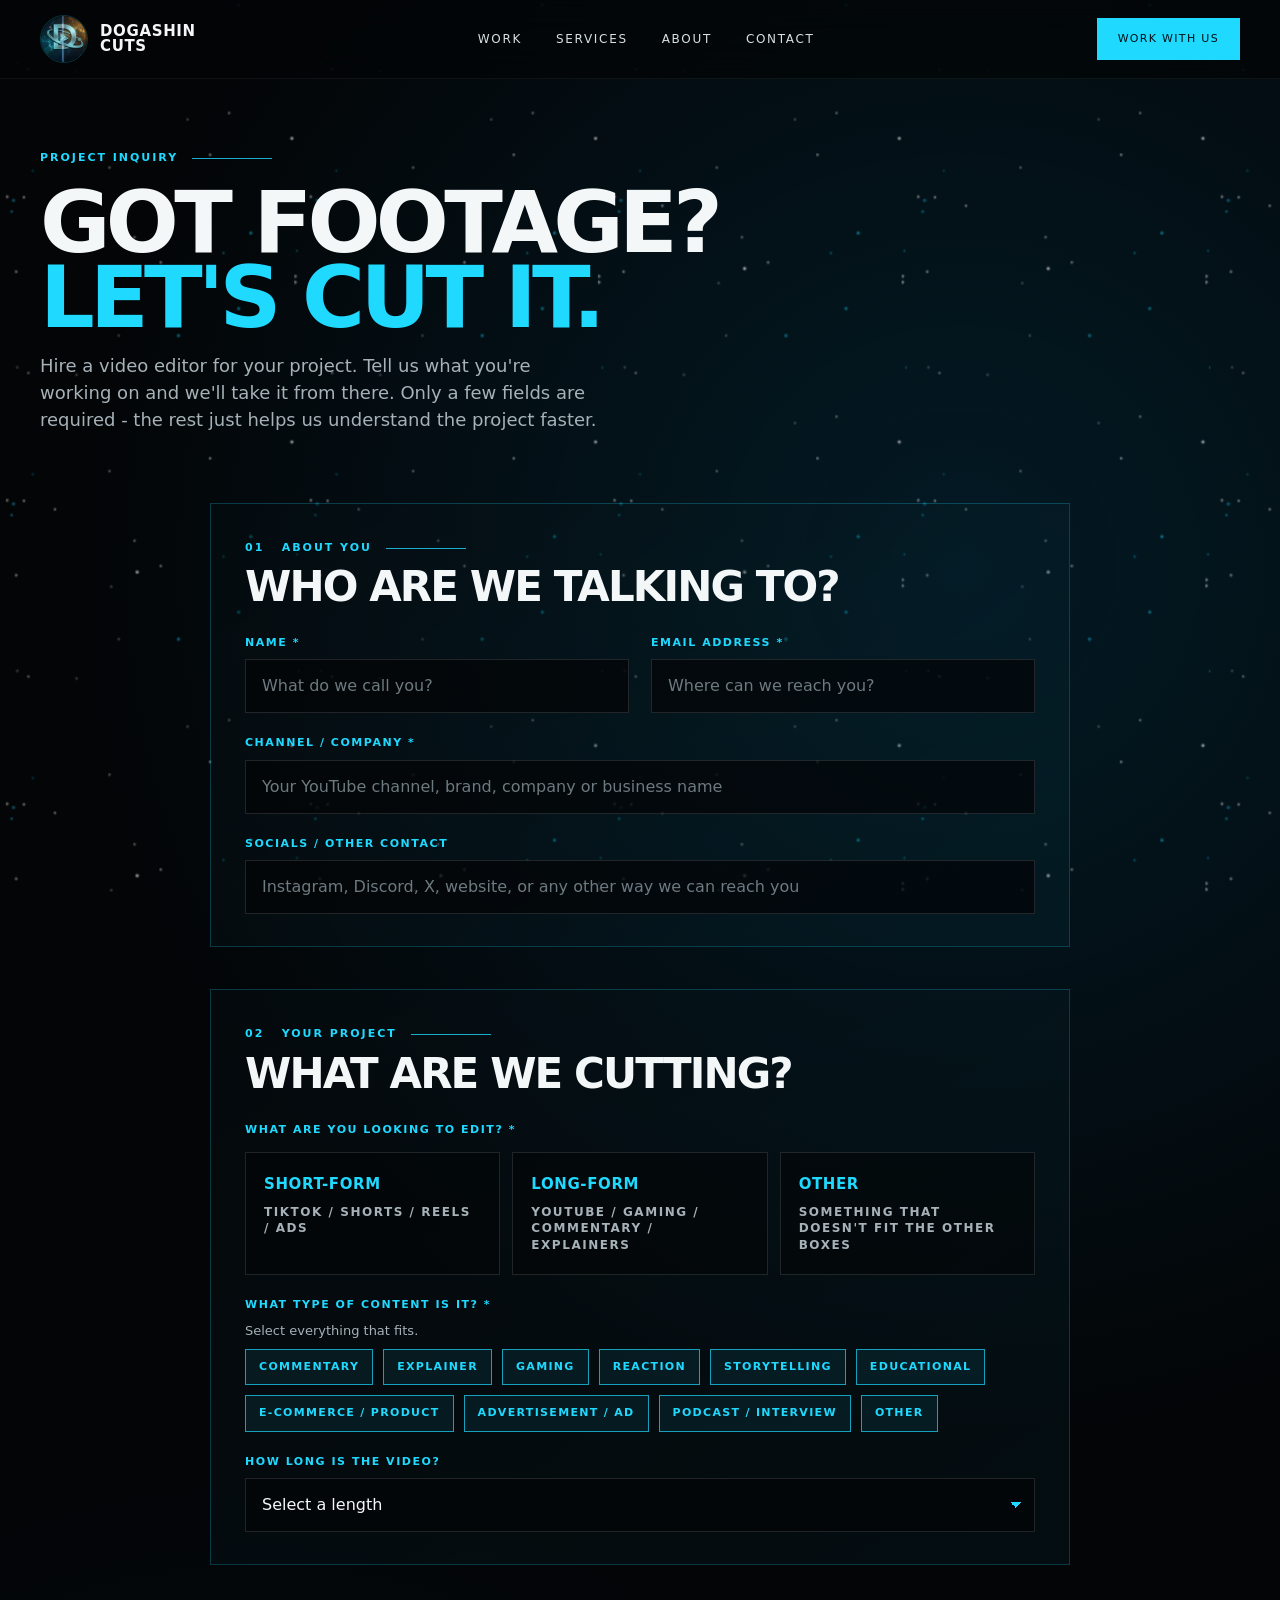
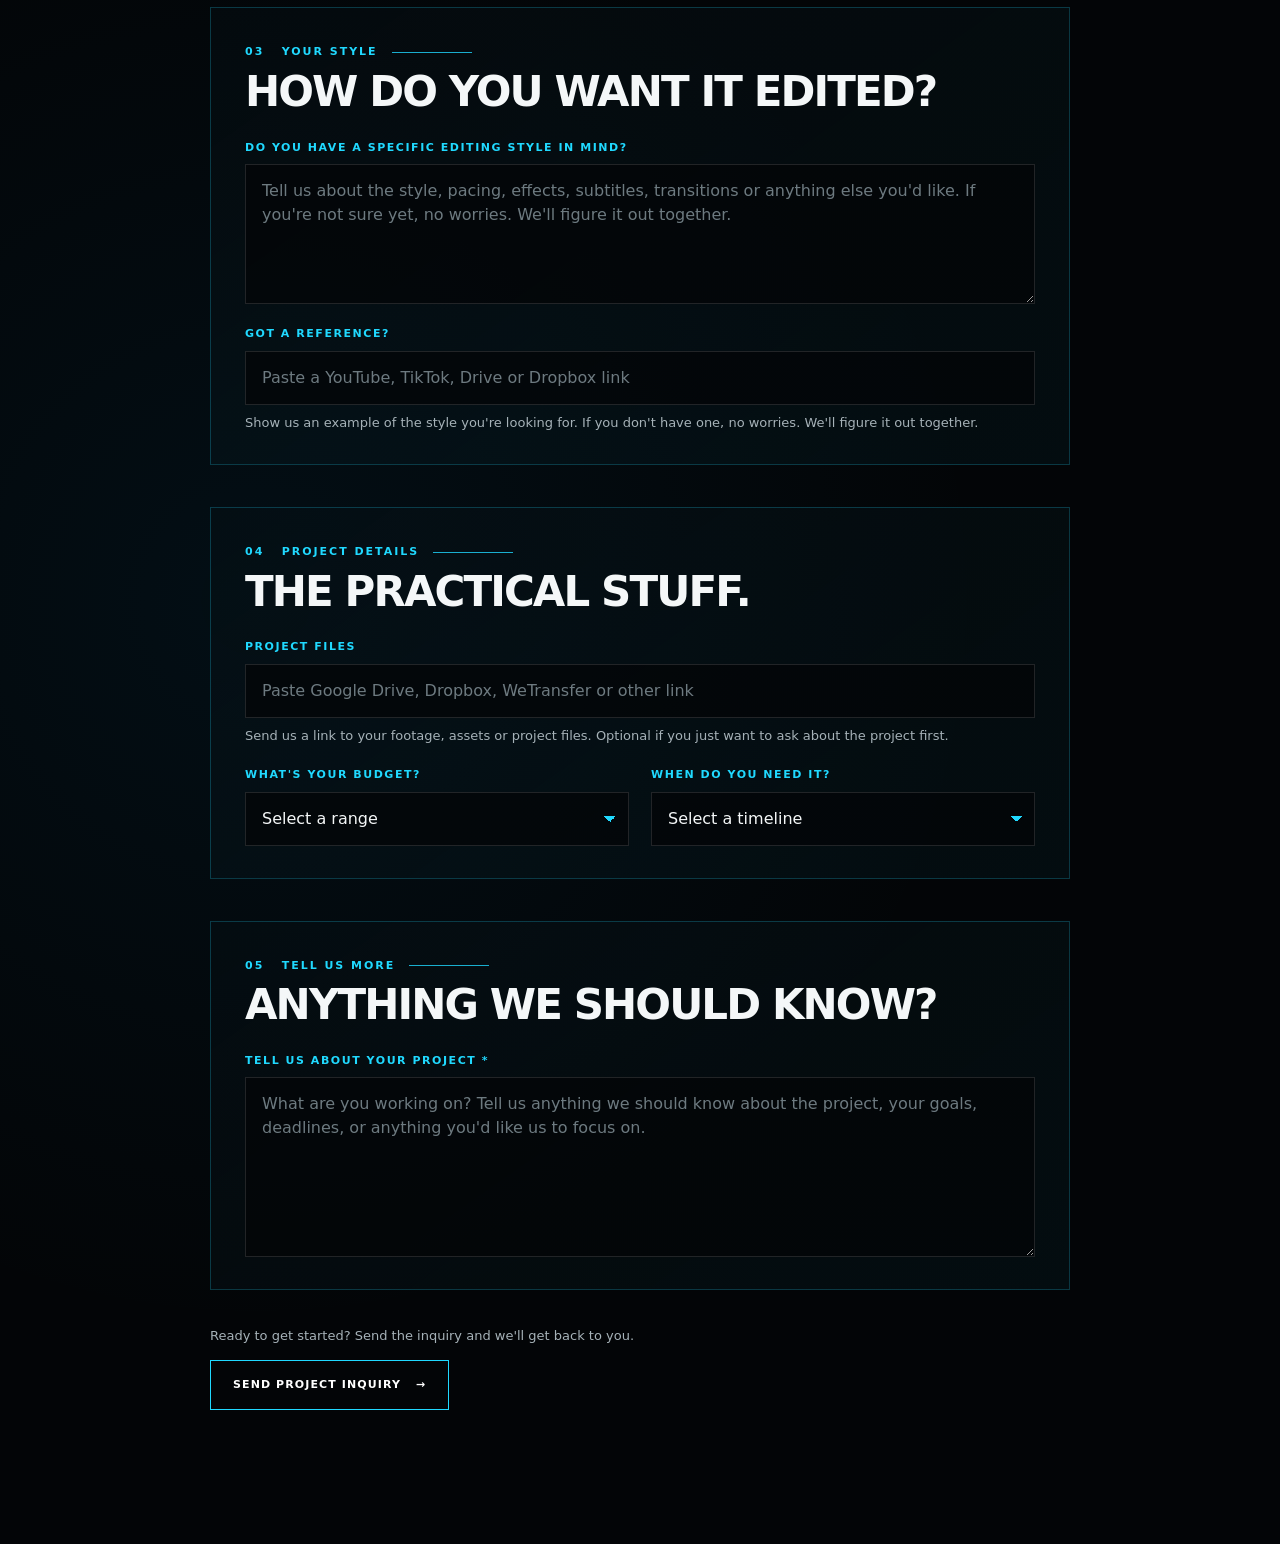
==== work.html @ 059fbf46 "Add files via upload" ====
<!DOCTYPE html>
<html lang="en">
<head>
  <meta charset="UTF-8" />
  <meta name="viewport" content="width=device-width, initial-scale=1.0" />
  <title>Hire a Video Editor | Work With Dogashin Cuts</title>
  <meta name="description" content="Hire a video editor at Dogashin Cuts. Start a project for short-form and long-form YouTube, E-Com, commentary, explainer and gaming." />
  <meta name="robots" content="index, follow" />
  <link rel="canonical" href="https://dogashincuts.com/work.html" />
  <meta property="og:type" content="website" />
  <meta property="og:site_name" content="Dogashin Cuts" />
  <meta property="og:locale" content="en_US" />
  <meta property="og:url" content="https://dogashincuts.com/work.html" />
  <meta property="og:title" content="Hire a Video Editor | Dogashin Cuts" />
  <meta property="og:description" content="Hire a video editor for your project. Short-form and long-form YouTube, TikTok, Reels, ads, commentary, explainer and gaming." />
  <meta property="og:image" content="https://dogashincuts.com/assets/thumbs/showreel.jpg" />
  <meta property="og:image:type" content="image/jpeg" />
  <meta property="og:image:width" content="1280" />
  <meta property="og:image:height" content="720" />
  <meta property="og:image:alt" content="Dogashin Cuts showreel thumbnail" />
  <meta name="twitter:card" content="summary_large_image" />
  <meta name="twitter:site" content="@DogashinCuts" />
  <meta name="twitter:title" content="Hire a Video Editor | Dogashin Cuts" />
  <meta name="twitter:description" content="Hire a video editor for YouTube, ads, commentary, explainer and gaming." />
  <meta name="twitter:image" content="https://dogashincuts.com/assets/thumbs/showreel.jpg" />
  <link rel="icon" type="image/png" sizes="32x32" href="assets/favicon/favicon-32.png" />
  <link rel="icon" type="image/png" sizes="48x48" href="assets/favicon/favicon-48.png" />
  <link rel="apple-touch-icon" href="assets/favicon/apple-touch-icon.png" />
  <link rel="stylesheet" href="styles.css" />
  <script type="application/ld+json">
  {
    "@context": "https://schema.org",
    "@type": "ContactPage",
    "@id": "https://dogashincuts.com/work.html#webpage",
    "url": "https://dogashincuts.com/work.html",
    "name": "Hire a Video Editor | Work With Dogashin Cuts",
    "description": "Hire a video editor at Dogashin Cuts. Start a project for short-form and long-form YouTube, E-Com, commentary, explainer and gaming.",
    "isPartOf": { "@id": "https://dogashincuts.com/#website" },
    "about": [
      { "@id": "https://dogashincuts.com/#studio" },
      { "@id": "https://dogashincuts.com/#editor" }
    ],
    "mainEntity": { "@id": "https://dogashincuts.com/#hire" },
    "primaryImageOfPage": "https://dogashincuts.com/assets/thumbs/showreel.jpg"
  }
  </script>
  <script>document.documentElement.classList.add('js'); setTimeout(function () { if (document.body) document.body.classList.add('is-entered'); }, 1200);</script>
</head>

<body class="inquiry-page">
  <div class="starfield" aria-hidden="true"></div>
  <header>
    <div class="container nav">
      <a class="brand" href="index.html">
        <img src="assets/dogashin-cuts-logo.jpg" alt="Dogashin Cuts" />
        <span>DOGASHIN<br>CUTS</span>
      </a>

      <nav id="site-nav">
        <a href="index.html#work">Work</a>
        <a href="index.html#services">Services</a>
        <a href="index.html#why">About</a>
        <a href="index.html#contact">Contact</a>
      </nav>

      <div class="nav-actions">
        <a class="nav-cta is-current" href="work.html">Work With Us</a>
        <button class="nav-toggle" type="button" aria-label="Open menu" aria-controls="site-nav" aria-expanded="false">
          <span></span>
          <span></span>
        </button>
      </div>
    </div>
  </header>

  <main>
    <section class="inquiry-hero">
      <div class="container">
        <div class="eyebrow">Project Inquiry</div>
        <h1>Got Footage?<br><span>Let's Cut It.</span></h1>
        <p>Hire a video editor for your project. Tell us what you're working on and we'll take it from there. Only a few fields are required - the rest just helps us understand the project faster.</p>
      </div>
    </section>

    <section>
      <div class="container">
        <form class="inquiry-form" id="inquiry-form" novalidate>
          <input class="honey" type="text" name="_honey" tabindex="-1" autocomplete="off">

          <div class="form-block">
            <div class="eyebrow">01 &nbsp; About You</div>
            <h2>Who are we talking to?</h2>
            <div class="form-grid">
              <div class="field">
                <label for="full-name">Name <span class="req">*</span></label>
                <input id="full-name" name="full_name" type="text" autocomplete="name" required placeholder="What do we call you?">
              </div>
              <div class="field">
                <label for="email">Email Address <span class="req">*</span></label>
                <input id="email" name="email" type="email" autocomplete="email" required placeholder="Where can we reach you?">
              </div>
              <div class="field full">
                <label for="channel">Channel / Company <span class="req">*</span></label>
                <input id="channel" name="channel_company" type="text" required placeholder="Your YouTube channel, brand, company or business name">
              </div>
              <div class="field full">
                <label for="socials">Socials / Other Contact</label>
                <input id="socials" name="socials" type="text" placeholder="Instagram, Discord, X, website, or any other way we can reach you">
              </div>
            </div>
          </div>

          <div class="form-block">
            <div class="eyebrow">02 &nbsp; Your Project</div>
            <h2>What are we cutting?</h2>
            <div class="form-grid">
              <div class="field full">
                <p class="choice-legend">What are you looking to edit? <span class="req">*</span></p>
                <div class="choice-grid">
                  <label class="choice-card">
                    <input type="radio" name="edit_format" value="Short-form" required>
                    <strong>Short-Form</strong>
                    <span>TikTok / Shorts / Reels / Ads</span>
                  </label>
                  <label class="choice-card">
                    <input type="radio" name="edit_format" value="Long-form">
                    <strong>Long-Form</strong>
                    <span>YouTube / Gaming / Commentary / Explainers</span>
                  </label>
                  <label class="choice-card">
                    <input type="radio" name="edit_format" value="Other">
                    <strong>Other</strong>
                    <span>Something that doesn't fit the other boxes</span>
                  </label>
                </div>
                <p class="form-error" id="error-format">Pick short-form, long-form, or other.</p>
              </div>

              <div class="field full">
                <p class="choice-legend">What type of content is it? <span class="req">*</span></p>
                <p class="field-note">Select everything that fits.</p>
                <div class="chip-grid" id="content-types">
                  <label class="chip"><input type="checkbox" name="content_type" value="Commentary"><span>Commentary</span></label>
                  <label class="chip"><input type="checkbox" name="content_type" value="Explainer"><span>Explainer</span></label>
                  <label class="chip"><input type="checkbox" name="content_type" value="Gaming"><span>Gaming</span></label>
                  <label class="chip"><input type="checkbox" name="content_type" value="Reaction"><span>Reaction</span></label>
                  <label class="chip"><input type="checkbox" name="content_type" value="Storytelling"><span>Storytelling</span></label>
                  <label class="chip"><input type="checkbox" name="content_type" value="Educational"><span>Educational</span></label>
                  <label class="chip"><input type="checkbox" name="content_type" value="E-commerce / Product"><span>E-commerce / Product</span></label>
                  <label class="chip"><input type="checkbox" name="content_type" value="Advertisement / Ad"><span>Advertisement / Ad</span></label>
                  <label class="chip"><input type="checkbox" name="content_type" value="Podcast / Interview"><span>Podcast / Interview</span></label>
                  <label class="chip"><input type="checkbox" name="content_type" value="Other" id="content-other"><span>Other</span></label>
                </div>
                <p class="form-error" id="error-content">Pick at least one type of content.</p>
              </div>

              <div class="field full is-hidden" id="other-specify">
                <label for="content-specify">Please specify</label>
                <input id="content-specify" name="content_other" type="text" placeholder="Tell us what kind of content it is">
              </div>

              <div class="field full">
                <label for="video-length">How long is the video?</label>
                <select id="video-length" name="video_length">
                  <option value="">Select a length</option>
                  <option>Under 60 sec</option>
                  <option>1-5 min</option>
                  <option>5-10 min</option>
                  <option>10-20 min</option>
                  <option>20+ min</option>
                  <option>Not sure yet</option>
                </select>
              </div>
            </div>
          </div>

          <div class="form-block">
            <div class="eyebrow">03 &nbsp; Your Style</div>
            <h2>How do you want it edited?</h2>
            <div class="form-grid">
              <div class="field full">
                <label for="editing-style">Do you have a specific editing style in mind?</label>
                <textarea id="editing-style" name="editing_style" placeholder="Tell us about the style, pacing, effects, subtitles, transitions or anything else you'd like. If you're not sure yet, no worries. We'll figure it out together."></textarea>
              </div>
              <div class="field full">
                <label for="reference">Got a reference?</label>
                <input id="reference" name="reference_link" type="text" placeholder="Paste a YouTube, TikTok, Drive or Dropbox link">
                <p class="field-note">Show us an example of the style you're looking for. If you don't have one, no worries. We'll figure it out together.</p>
              </div>
            </div>
          </div>

          <div class="form-block">
            <div class="eyebrow">04 &nbsp; Project Details</div>
            <h2>The practical stuff.</h2>
            <div class="form-grid">
              <div class="field full">
                <label for="project-files">Project files</label>
                <input id="project-files" name="project_files" type="text" placeholder="Paste Google Drive, Dropbox, WeTransfer or other link">
                <p class="field-note">Send us a link to your footage, assets or project files. Optional if you just want to ask about the project first.</p>
              </div>
              <div class="field">
                <label for="budget">What's your budget?</label>
                <select id="budget" name="budget">
                  <option value="">Select a range</option>
                  <option>$50-$100</option>
                  <option>$100-$250</option>
                  <option>$250-$500</option>
                  <option>$500-$1,000</option>
                  <option>$1,000+</option>
                  <option>Let's discuss</option>
                </select>
              </div>
              <div class="field">
                <label for="deadline">When do you need it?</label>
                <select id="deadline" name="deadline">
                  <option value="">Select a timeline</option>
                  <option>Within a week</option>
                  <option>1-2 weeks</option>
                  <option>2-4 weeks</option>
                  <option>No specific deadline yet</option>
                </select>
              </div>
            </div>
          </div>

          <div class="form-block">
            <div class="eyebrow">05 &nbsp; Tell Us More</div>
            <h2>Anything we should know?</h2>
            <div class="form-grid">
              <div class="field full">
                <label for="project-details">Tell us about your project <span class="req">*</span></label>
                <textarea id="project-details" name="project_details" class="tall" required placeholder="What are you working on? Tell us anything we should know about the project, your goals, deadlines, or anything you'd like us to focus on."></textarea>
              </div>
            </div>
          </div>

          <div class="form-actions">
            <p class="field-note">Ready to get started? Send the inquiry and we'll get back to you.</p>
            <button class="btn" type="submit" id="submit-btn">Send Project Inquiry &nbsp; →</button>
            <p class="form-status" id="form-status"></p>
          </div>
        </form>

        <div class="form-success" id="form-success">
          <div class="eyebrow">Inquiry sent</div>
          <h2>We got it.</h2>
          <p>Thanks for reaching out. We'll look over the project and get back to you by email.</p>
          <a class="btn" href="index.html">Back to the studio &nbsp; →</a>
        </div>
      </div>
    </section>
  </main>

  <script>
    const form = document.getElementById('inquiry-form');
    const otherToggle = document.getElementById('content-other');
    const otherField = document.getElementById('other-specify');
    const otherInput = document.getElementById('content-specify');
    const submitBtn = document.getElementById('submit-btn');
    const statusEl = document.getElementById('form-status');
    const successEl = document.getElementById('form-success');
    const inquiryHero = document.querySelector('.inquiry-hero');

    function selectedTypes() {
      return [...form.querySelectorAll('input[name="content_type"]:checked')].map(input => input.value);
    }

    otherToggle.addEventListener('change', () => {
      const show = otherToggle.checked;
      otherField.classList.toggle('is-hidden', !show);
      if (!show) otherInput.value = '';
    });

    form.addEventListener('change', (event) => {
      if (event.target.name === 'edit_format') {
        form.querySelectorAll('.choice-card').forEach((card) => {
          card.classList.toggle('is-selected', card.querySelector('input').checked);
        });
      }
      if (event.target.name === 'content_type') {
        form.querySelectorAll('.chip').forEach((chip) => {
          chip.classList.toggle('is-selected', chip.querySelector('input').checked);
        });
      }
    });

    function showError(id, on) {
      document.getElementById(id).classList.toggle('show', on);
    }

    function validate() {
      const formatOk = !!form.querySelector('input[name="edit_format"]:checked');
      const types = selectedTypes();
      const contentOk = types.length > 0;
      const otherOk = !otherToggle.checked || otherInput.value.trim().length > 0;
      showError('error-format', !formatOk);
      showError('error-content', !contentOk);
      otherInput.required = otherToggle.checked;
      return form.checkValidity() && formatOk && contentOk && otherOk;
    }

    form.addEventListener('submit', async (event) => {
      event.preventDefault();
      statusEl.textContent = '';
      if (!validate()) {
        form.reportValidity();
        statusEl.textContent = "Fill in the required fields and we'll take it from there.";
        return;
      }

      const types = selectedTypes();
      const payload = {
        _subject: 'New project inquiry - Dogashin Cuts',
        _template: 'table',
        _captcha: 'false',
        full_name: form.full_name.value.trim(),
        email: form.email.value.trim(),
        channel_company: form.channel_company.value.trim(),
        socials: form.socials.value.trim(),
        edit_format: form.querySelector('input[name="edit_format"]:checked').value,
        content_type: types.join(', '),
        content_other: form.content_other.value.trim(),
        video_length: form.video_length.value,
        editing_style: form.editing_style.value.trim(),
        reference_link: form.reference_link.value.trim(),
        project_files: form.project_files.value.trim(),
        budget: form.budget.value,
        deadline: form.deadline.value,
        project_details: form.project_details.value.trim()
      };

      submitBtn.disabled = true;
      statusEl.textContent = 'Sending...';

      try {
        const response = await fetch('https://formsubmit.co/ajax/dogashincuts@gmail.com', {
          method: 'POST',
          headers: {
            'Content-Type': 'application/json',
            'Accept': 'application/json'
          },
          body: JSON.stringify(payload)
        });
        const result = await response.json();
        if (!response.ok || result.success === 'false') {
          throw new Error(result.message || 'Could not send inquiry');
        }
        const showSuccess = function () {
          if (inquiryHero) inquiryHero.classList.add('is-hidden');
          form.classList.add('is-hidden');
          successEl.classList.add('show');
          window.scrollTo(0, 0);
        };
        if (typeof window.playSiteCut === 'function') {
          window.playSiteCut(showSuccess);
        } else {
          showSuccess();
        }
      } catch (error) {
        statusEl.innerHTML = 'Something went wrong. Email us at <a href="https://mail.google.com/mail/?view=cm&fs=1&to=dogashincuts@gmail.com" target="_blank" rel="noopener noreferrer">dogashincuts@gmail.com</a> and we\'ll pick it up.';
        submitBtn.disabled = false;
        document.body.classList.remove('is-shaking');
        statusEl.classList.remove('is-fail');
        void document.body.offsetWidth;
        document.body.classList.add('is-shaking');
        statusEl.classList.add('is-fail');
        statusEl.scrollIntoView({ behavior: 'smooth', block: 'center' });
        document.body.addEventListener('animationend', function onShake(event) {
          if (event.animationName !== 'screen-shake') return;
          document.body.classList.remove('is-shaking');
          document.body.removeEventListener('animationend', onShake);
        });
      }
    });
  </script>
  <script src="stars.js"></script>
  <script src="anim.js"></script>
  <script src="cursor.js"></script>
</body>
</html>
---- styles.css ----
:root {
      --bg: #030507;
      --bg-soft: #071015;
      --panel: rgba(7, 16, 21, .72);
      --cyan: #20d9ff;
      --cyan-soft: #75eaff;
      --text: #f4f7f8;
      --muted: #a6b2b8;
      --line: rgba(32, 217, 255, .22);
      --max: 1200px;
    }

    * { box-sizing: border-box; margin: 0; padding: 0; }
    html { scroll-behavior: smooth; }
    body {
      background:
        radial-gradient(circle at 75% 18%, rgba(0, 178, 255, .12), transparent 32%),
        radial-gradient(circle at 20% 70%, rgba(0, 120, 180, .08), transparent 30%),
        var(--bg);
      color: var(--text);
      font-family: Inter, ui-sans-serif, system-ui, -apple-system, BlinkMacSystemFont, "Segoe UI", sans-serif;
      line-height: 1.5;
      overflow-x: hidden;
    }

    .starfield {
      position: fixed;
      inset: 0;
      overflow: hidden;
      pointer-events: none;
      z-index: 0;
    }
    .starfield canvas {
      display: block;
      width: 100%;
      height: 100%;
    }
    header, main, .site-foot { position: relative; z-index: 1; }

    a { color: inherit; text-decoration: none; }
    button { font: inherit; }
    .container { width: min(var(--max), calc(100% - 80px)); margin: 0 auto; }

    /* NAV */
    header {
      position: fixed;
      z-index: 20;
      top: 0;
      width: 100%;
      backdrop-filter: blur(18px);
      background: rgba(3,5,7,.68);
      border-bottom: 1px solid rgba(255,255,255,.05);
    }
    .nav {
      height: 78px;
      display: flex;
      align-items: center;
      justify-content: space-between;
      gap: 32px;
    }
    .brand { display: flex; align-items: center; gap: 12px; font-weight: 800; letter-spacing: .04em; }
    .brand img { width: 48px; height: 48px; object-fit: cover; border-radius: 50%; border: 1px solid var(--line); }
    .brand span { line-height: 1; font-size: 15px; }
    nav { display: flex; gap: 34px; }
    nav a { font-size: 12px; text-transform: uppercase; letter-spacing: .14em; color: #d7e0e4; transition: .25s; }
    nav a:hover { color: var(--cyan); }
    .nav-actions { display: flex; align-items: center; gap: 12px; }
    .nav-toggle {
      display: none;
      width: 42px;
      height: 42px;
      padding: 0;
      border: 1px solid var(--line);
      background: transparent;
      color: var(--text);
      align-items: center;
      justify-content: center;
      flex-direction: column;
      gap: 6px;
    }
    .nav-toggle span {
      display: block;
      width: 16px;
      height: 1.5px;
      background: var(--cyan);
      transition: transform .25s ease, opacity .2s ease;
    }
    header.is-nav-open .nav-toggle span:first-child { transform: translateY(3.75px) rotate(45deg); }
    header.is-nav-open .nav-toggle span:last-child { transform: translateY(-3.75px) rotate(-45deg); }
    .nav-cta {
      border: 1px solid var(--cyan);
      padding: 12px 20px;
      font-size: 11px;
      text-transform: uppercase;
      letter-spacing: .12em;
      transition: .25s;
    }
    .nav-cta:hover { background: var(--cyan); color: #001016; box-shadow: 0 0 28px rgba(32,217,255,.3); }

    /* COMMON */
    section { padding: 110px 0; position: relative; }
    .eyebrow {
      display: flex; align-items: center; gap: 14px;
      color: var(--cyan);
      font-size: 11px; font-weight: 800; letter-spacing: .18em; text-transform: uppercase;
    }
    .eyebrow::after { content:""; width: 80px; height: 1px; background: var(--cyan); opacity: .8; }
    h2 {
      margin-top: 18px;
      font-size: clamp(42px, 5vw, 76px);
      line-height: .92;
      letter-spacing: -.045em;
      text-transform: uppercase;
    }
    .muted { color: var(--muted); }

    /* HERO */
    .hero { min-height: 820px; padding-top: 155px; display: flex; align-items: center; position: relative; }
    .hero-grid { display: grid; grid-template-columns: 1fr 1.18fr; align-items: center; gap: 36px; }
    .hero h1 {
      margin: 24px 0;
      font-size: clamp(62px, 7vw, 104px);
      line-height: .84;
      letter-spacing: -.065em;
      text-transform: uppercase;
    }
    .hero h1 span { color: var(--cyan); }
    .hero-copy { max-width: 580px; margin: 0; font-size: 18px; color: var(--muted); }
    .hero-tags { display:flex; flex-wrap:wrap; justify-content:flex-start; gap:8px; margin: 24px 0; }
    .hero-tag {
      display:inline-flex;
      align-items:center;
      padding:6px 11px;
      border:1px solid rgba(32,217,255,.7);
      color:var(--cyan);
      background:rgba(32,217,255,.1);
      font-size:11px;
      font-weight:800;
      letter-spacing:.12em;
      text-transform:uppercase;
    }
    .actions { display: flex; gap: 28px; align-items: center; margin-top: 0; }
    .btn {
      display: inline-flex; align-items: center; gap: 12px;
      padding: 16px 22px;
      border: 1px solid var(--cyan);
      background: transparent;
      color: white;
      text-transform: uppercase;
      letter-spacing: .1em;
      font-size: 11px;
      font-weight: 800;
      transition: .25s;
    }
    .btn:hover { background: var(--cyan); color: #001016; box-shadow: 0 0 34px rgba(32,217,255,.28); transform: translateY(-2px); }
    .text-link { font-size: 11px; text-transform: uppercase; letter-spacing: .12em; color: #dce5e8; }
    .text-link:hover { color: var(--cyan); }
    .trust-row { display: flex; gap: 28px; margin-top: 58px; flex-wrap: wrap; }
    .trust-item { display: flex; align-items: center; gap: 8px; color: #aab7bc; font-size: 10px; text-transform: uppercase; letter-spacing: .09em; }
    .dot { width: 7px; height: 7px; border-radius: 50%; background: var(--cyan); box-shadow: 0 0 12px var(--cyan); }

    .hero-visual {
      min-height: 620px;
      position: relative;
      border: 1px solid var(--line);
      background:
        linear-gradient(145deg, rgba(32,217,255,.12), transparent 38%),
        radial-gradient(circle at 50% 50%, rgba(32,217,255,.18), transparent 35%),
        #05090c;
      overflow: hidden;
      box-shadow: 0 0 70px rgba(0, 180, 255, .08);
    }
    .hero-visual::before {
      content: "";
      position: absolute;
      z-index: 1;
      width: 2px; height: 130%;
      top: -15%; left: 50%;
      background: linear-gradient(transparent, white, var(--cyan), transparent);
      box-shadow: 0 0 25px var(--cyan);
      transform: rotate(7deg) scaleY(1);
      transform-origin: 50% 42%;
    }
    .hero-visual::after {
      content: "";
      position: absolute;
      inset: 0;
      background: repeating-linear-gradient(0deg, transparent 0 38px, rgba(32,217,255,.045) 39px 40px);
    }
    .logo-orb {
      position: absolute; z-index: 2;
      width: 300px; height: 300px;
      left: 50%; top: 48%;
      transform: translate(-50%,-50%);
      border-radius: 50%;
      display: grid; place-items: center;
      background: radial-gradient(circle, rgba(32,217,255,.2), rgba(32,217,255,.02) 58%, transparent 70%);
      filter: drop-shadow(0 0 28px rgba(32,217,255,.6));
    }
    .logo-orb img { width: 258px; height: 258px; object-fit: cover; border-radius: 50%; mix-blend-mode: screen; opacity: .96; }
    .screen {
      position: absolute; z-index: 1;
      overflow: hidden;
      pointer-events: none;
      border: 1px solid rgba(32,217,255,.4);
      background: rgba(0,0,0,.48);
      box-shadow:
        0 0 12px rgba(32,217,255,.28),
        0 0 28px rgba(32,217,255,.14);
    }
    .screen.one { width: 42%; height: 27%; left: 5%; top: 10%; transform: rotate(-5deg); }
    .screen.two { width: 39%; height: 25%; right: 5%; top: 14%; transform: rotate(5deg); }
    .screen.three { width: 45%; height: 27%; left: 4%; bottom: 9%; transform: rotate(4deg); }
    .screen.four { width: 40%; height: 23%; right: 6%; bottom: 13%; transform: rotate(-4deg); }
    .screen video {
      width: 100%;
      height: 100%;
      object-fit: cover;
      display: block;
      pointer-events: none;
    }

    /* SHOWREEL */
    .split { display: grid; grid-template-columns: .52fr 1.48fr; gap: 40px; align-items: center; border-top: 1px solid rgba(255,255,255,.08); }
    .video-frame {
      aspect-ratio: 16 / 9;
      border: 1px solid var(--line);
      background:
        radial-gradient(circle at 50% 40%, rgba(32,217,255,.18), transparent 34%),
        linear-gradient(145deg, #101b22, #020507);
      position: relative;
      overflow: hidden;
      display: grid; place-items: center;
    }
    .video-frame::before { content:""; position:absolute; width:100%; height:1px; background:var(--cyan); top:50%; box-shadow:0 0 25px var(--cyan); opacity:.45; }
    .showreel-poster { position:absolute; inset:0; width:100%; height:100%; object-fit:cover; display:block; }
    .showreel-overlay {
      position:absolute; inset:0; z-index:2;
      display:grid; place-items:center;
      border:0; padding:0; width:100%; height:100%;
      background:rgba(0,0,0,.32);
      cursor:pointer;
    }
    .play {
      width: 80px; height: 80px; border-radius: 50%;
      border: 1px solid var(--cyan); display: grid; place-items: center;
      color: var(--cyan); font-size: 22px; padding-left: 4px;
      background: rgba(0,0,0,.35);
      box-shadow: 0 0 35px rgba(32,217,255,.22);
    }
    .video-frame iframe {
      position:absolute; inset:0; width:100%; height:100%;
      border:0; display:none; z-index:3; background:#000;
    }
    .video-frame.is-playing { cursor:default; }
    .video-frame.is-playing::before,
    .video-frame.is-playing .showreel-overlay,
    .video-frame.is-playing .showreel-poster { display:none; }
    .video-frame.is-playing iframe { display:block; }
    .section-copy { max-width: 450px; }
    .section-copy p { margin-top: 24px; color: var(--muted); }
    .section-copy .btn { margin-top: 28px; }

    /* SERVICES */
    .services { border-top: 1px solid rgba(255,255,255,.08); }
    .service-grid { display:grid; grid-template-columns:1fr 1fr; gap:20px; margin-top:28px; }
    .service-card {
      min-height: 360px;
      padding: 34px 34px 92px;
      display:flex;
      flex-direction:column;
      border: 1px solid var(--line);
      background: linear-gradient(145deg, rgba(32,217,255,.06), rgba(255,255,255,.015));
      position:relative; overflow:hidden; transition:.3s;
    }
    .service-card:hover { transform:translateY(-4px); border-color:rgba(32,217,255,.55); box-shadow:0 18px 50px rgba(0,0,0,.35); }
    .service-card::after { content:""; position:absolute; width:260px; height:260px; right:-100px; bottom:-120px; border-radius:50%; background:rgba(32,217,255,.1); filter:blur(20px); }
    .icon { width:42px; height:42px; display:grid; place-items:center; border:1px solid var(--cyan); color:var(--cyan); font-size:20px; }
    .service-card h3 { margin-top:26px; font-size:34px; text-transform:uppercase; letter-spacing:-.04em; }
    .tags { margin-top:7px; color:var(--cyan); font-size:10px; letter-spacing:.1em; text-transform:uppercase; font-weight:800; }
    .service-card p { max-width:410px; margin-top:auto; margin-bottom:auto; padding:18px 0; color:var(--muted); }
    .service-link {
      position:absolute;
      left:34px;
      bottom:30px;
      z-index:2;
      display:inline-flex;
      align-items:center;
      padding:12px 18px;
      border:1px solid var(--cyan);
      color:var(--cyan);
      text-transform:uppercase;
      font-size:11px;
      letter-spacing:.1em;
      font-weight:800;
      background:rgba(32,217,255,.1);
      box-shadow:0 0 18px rgba(32,217,255,.22);
      transition:.25s;
    }
    .service-link:hover {
      background:var(--cyan);
      color:#001016;
      box-shadow:0 0 28px rgba(32,217,255,.38);
    }

    /* WORK */
    .work { border-top:1px solid rgba(255,255,255,.08); }
    .work-head { display:flex; align-items:end; justify-content:space-between; gap:30px; }
    .filters { display:flex; flex-wrap:wrap; gap:10px 28px; margin-top:35px; border-bottom:1px solid rgba(255,255,255,.08); padding-bottom:6px; }
    .filter {
      border:0;
      background:none;
      color:#9aa7ad;
      text-transform:uppercase;
      letter-spacing:.1em;
      font-size:13px;
      font-weight:700;
      cursor:pointer;
      padding:8px 0 12px;
      border-bottom:2px solid transparent;
    }
    .filter.active, .filter:hover { color:var(--cyan); }
    .filter.active { border-bottom-color:var(--cyan); }
    .portfolio-grid {
      display:grid;
      grid-template-columns:repeat(3, 1fr);
      align-items:stretch;
      gap:22px;
      margin-top:28px;
    }
    .work-card {
      display:flex;
      flex-direction:column;
      height:100%;
      border:1px solid rgba(255,255,255,.1);
      background:#060a0d;
      transition: transform .25s ease, border-color .25s ease, box-shadow .25s ease;
    }
    .work-card[data-format="short-form"] {
      width:86%;
      justify-self:center;
    }
    .work-card:hover {
      transform: translateY(-6px);
      border-color: rgba(32,217,255,.7);
      box-shadow:
        0 0 0 1px rgba(32,217,255,.28),
        0 10px 28px rgba(0,0,0,.45),
        0 0 34px rgba(32,217,255,.28),
        0 0 64px rgba(32,217,255,.12);
    }
    .work-card.is-hidden { display:none; }
    .thumb {
      aspect-ratio: 16/9;
      position:relative;
      width:100%;
      padding:0;
      border:0;
      display:block;
      cursor:pointer;
      overflow:hidden;
      background:#10181d;
      flex:0 0 auto;
    }
    .work-card[data-format="short-form"] .thumb { aspect-ratio: 9/16; }
    .thumb img { width:100%; height:100%; object-fit:cover; display:block; transition: filter .25s ease, transform .35s ease; }
    .work-card:hover .thumb img { filter: brightness(1.12); transform: scale(1.03); }
    .thumb .play-mini {
      position:absolute; left:50%; top:50%; transform:translate(-50%,-50%);
      width:48px; height:48px; border:1px solid var(--cyan); border-radius:50%;
      display:grid; place-items:center; color:var(--cyan); background:rgba(3,5,7,.45);
      pointer-events:none; transition:.25s;
    }
    .work-card:hover .play-mini { background:var(--cyan); color:#001016; box-shadow:0 0 24px rgba(32,217,255,.45); }
    .work-info {
      flex:1;
      display:flex;
      flex-direction:column;
      padding:18px 16px 16px;
    }
    .work-info h4 {
      font-size:14px;
      line-height:1.35;
      text-transform:uppercase;
      letter-spacing:.03em;
    }
    .work-meta {
      display:flex;
      align-items:center;
      gap:10px;
      margin-top:10px;
      flex-wrap:wrap;
    }
    .work-format,
    .work-tag {
      display:inline-flex;
      align-items:center;
      padding:6px 11px;
      font-size:11px;
      font-weight:800;
      line-height:1;
      letter-spacing:.12em;
      text-transform:uppercase;
    }
    .work-format { color:#001016; background:var(--cyan); }
    .work-tag {
      color:var(--cyan);
      border:1px solid rgba(32,217,255,.7);
      background:rgba(32,217,255,.1);
    }
    .work-empty { display:none; margin-top:36px; color:var(--muted); text-align:center; }
    .work-empty.show { display:block; }

    .video-modal {
      position:fixed; inset:0; z-index:80;
      display:none; place-items:center;
      padding:28px;
      background:rgba(0,0,0,.82);
      backdrop-filter:blur(10px);
    }
    .video-modal.open { display:grid; }
    .video-modal-close {
      position:absolute; top:18px; right:24px;
      border:1px solid var(--line); background:transparent; color:var(--text);
      width:44px; height:44px; cursor:pointer; font-size:22px;
    }
    .video-modal-close:hover { color:#001016; background:var(--cyan); }
    .video-modal-frame {
      width: min(1280px, 88vw);
      aspect-ratio: 16/9;
      background: #000;
      border: 1px solid rgba(32,217,255,.35);
      overflow: hidden;
      box-shadow:
        0 0 0 1px rgba(32,217,255,.14),
        0 0 22px rgba(32,217,255,.22),
        0 0 48px rgba(32,217,255,.1);
    }
    .video-modal.is-short .video-modal-frame {
      width: auto;
      height: min(90vh, 880px);
      aspect-ratio: 9/16;
      max-width: calc(100% - 24px);
    }
    .video-modal-frame iframe {
      width: 100%;
      height: 100%;
      border: 0;
      display: block;
      background: #000;
    }

    /* WHY */
    .why-grid { display:grid; grid-template-columns:1fr 1fr 1fr; gap:22px; margin-top:50px; }
    .why-card { padding:42px 36px; border-top:1px solid var(--cyan); background:linear-gradient(180deg, rgba(32,217,255,.05), transparent); }
    .why-card h3 { font-size:24px; line-height:1.15; text-transform:uppercase; letter-spacing:.02em; }
    .why-card p { margin-top:18px; color:#c5d0d5; font-size:17px; line-height:1.6; }

    /* PROCESS */
    .process { border-top:1px solid rgba(255,255,255,.08); }
    .steps { display:grid; grid-template-columns:repeat(4,1fr); margin-top:55px; }
    .step { padding:38px 32px; border-left:1px solid rgba(117,234,255,.62); }
    .step-num { color:var(--cyan); font-size:15px; font-weight:800; letter-spacing:.15em; }
    .step h3 { margin-top:18px; font-size:22px; line-height:1.15; text-transform:uppercase; }
    .step p { margin-top:16px; color:#c5d0d5; font-size:16px; line-height:1.6; }

    /* CTA */
    .cta { padding:150px 0; border-top:1px solid rgba(255,255,255,.08); }
    .cta .eyebrow { justify-content:center; }
    .cta-layout {
      display:grid;
      grid-template-columns:minmax(210px,auto) minmax(0,1fr) minmax(210px,auto);
      align-items:center;
      gap:28px 32px;
      margin-top:8px;
    }
    .cta-copy { text-align:center; }
    .cta h2 { font-size:clamp(42px,6.4vw,92px); }
    .cta h2 span { color:var(--cyan); }
    .cta p { max-width:520px; margin:22px auto 0; color:var(--muted); }
    .cta .btn { margin-top:32px; }
    .social-col { display:flex; flex-direction:column; gap:18px; }
    .social-item {
      display:flex;
      align-items:center;
      gap:14px;
      color:#e8eef0;
      font-size:16px;
      font-weight:700;
      letter-spacing:.04em;
      line-height:1.2;
      white-space:nowrap;
      transition: color .25s, text-shadow .25s;
    }
    .social-col-right .social-item { justify-content:flex-end; }
    .social-item svg {
      width:32px;
      height:32px;
      flex:0 0 32px;
      fill:currentColor;
    }
    a.social-item:hover { color:var(--cyan); text-shadow:0 0 16px rgba(32,217,255,.35); }
    .social-item.is-static { cursor:default; color:#c5d0d5; }
    .site-foot {
      width: 100%;
      padding: 20px 0 36px;
      text-align: center;
    }
    .site-foot p {
      display: inline-block;
      margin: 0;
      font-size: 11px;
      letter-spacing: .08em;
      transform: translateX(-16px);
      color: #3f4c52;
    }

    @media (max-width: 900px) {
      .container { width:min(var(--max), calc(100% - 36px)); }
      .nav-toggle { display: flex; }
      nav {
        display: flex;
        flex-direction: column;
        gap: 0;
        position: fixed;
        top: 78px;
        left: 0;
        right: 0;
        z-index: 19;
        padding: 18px 18px 28px;
        background: rgba(3,5,7,.94);
        border-bottom: 1px solid var(--line);
        backdrop-filter: blur(18px);
        transform: translateY(-8px);
        opacity: 0;
        pointer-events: none;
        visibility: hidden;
        transition: opacity .22s ease, transform .22s ease, visibility .22s ease;
      }
      header.is-nav-open nav {
        opacity: 1;
        transform: none;
        pointer-events: auto;
        visibility: visible;
      }
      nav a {
        display: block;
        padding: 16px 8px;
        font-size: 14px;
        border-bottom: 1px solid rgba(255,255,255,.06);
      }
      body.nav-lock { overflow: hidden; }
      .hero { padding-top:125px; min-height:auto; }
      .hero-grid, .split { grid-template-columns:1fr; }
      .hero-visual { min-height:500px; }
      .service-grid { grid-template-columns:1fr; }
      .portfolio-grid { grid-template-columns:repeat(2,1fr); }
      .why-grid { grid-template-columns:1fr; }
      .steps { grid-template-columns:repeat(2,1fr); }
      .work-head { align-items:start; flex-direction:column; }
      .cta-layout { grid-template-columns:1fr 1fr; }
      .cta-copy { grid-column:1 / -1; order:-1; }
      .cta h2 { font-size:clamp(42px,10vw,72px); }
    }

    @media (max-width: 560px) {
      section { padding:80px 0; }
      .brand span { display:none; }
      .nav-cta { padding:10px 12px; }
      .hero h1 { font-size:58px; }
      .actions { flex-direction:column; align-items:flex-start; }
      .hero-visual { min-height:340px; }
      .logo-orb img { width:145px; height:145px; }
      .logo-orb { width:180px; height:180px; }
      .portfolio-grid { grid-template-columns:1fr; }
      .steps { grid-template-columns:1fr; }
      .social-item { font-size:14px; gap:10px; }
      .social-item svg { width:26px; height:26px; flex-basis:26px; }
    }

    /* INQUIRY PAGE */
    .inquiry-page { padding-top: 78px; }
    .inquiry-hero { padding: 72px 0 16px; }
    .inquiry-hero h1 { margin: 18px 0 16px; font-size: clamp(48px, 7vw, 86px); line-height: .88; letter-spacing: -.055em; text-transform: uppercase; }
    .inquiry-hero h1 span { color: var(--cyan); }
    .inquiry-hero p { max-width: 560px; color: var(--muted); font-size: 18px; }
    .inquiry-page .inquiry-hero + section { padding: 12px 0 80px; }
    .inquiry-form { max-width: 860px; margin: 0 auto; padding: 0 0 40px; }
    .form-block {
      margin-top: 42px;
      padding: 36px 34px 32px;
      border: 1px solid var(--line);
      background: linear-gradient(145deg, rgba(7, 16, 21, .38), rgba(32, 217, 255, .04));
    }
    .form-block h2 { margin-top: 12px; font-size: clamp(28px, 4vw, 42px); }
    .form-grid { display: grid; grid-template-columns: 1fr 1fr; gap: 22px; margin-top: 28px; }
    .field { display: flex; flex-direction: column; gap: 8px; }
    .field.full { grid-column: 1 / -1; }
    .field label, .choice-legend {
      color: var(--cyan);
      font-size: 11px;
      font-weight: 800;
      letter-spacing: .14em;
      text-transform: uppercase;
    }
    .req { color: var(--cyan); }
    .field-note { color: var(--muted); font-size: 13px; line-height: 1.5; }
    .field input, .field textarea, .field select {
      width: 100%;
      padding: 14px 16px;
      border: 1px solid rgba(255,255,255,.12);
      background: rgba(3,5,7,.72);
      color: var(--text);
      font: inherit;
      outline: none;
      transition: border-color .2s, box-shadow .2s;
    }
    .field textarea { min-height: 140px; resize: vertical; }
    .field textarea.tall { min-height: 180px; }
    .field select { appearance: none; background-image: linear-gradient(45deg, transparent 50%, var(--cyan) 50%), linear-gradient(135deg, var(--cyan) 50%, transparent 50%); background-position: calc(100% - 18px) 50%, calc(100% - 12px) 50%; background-size: 6px 6px, 6px 6px; background-repeat: no-repeat; padding-right: 36px; }
    .field input:focus, .field textarea:focus, .field select:focus {
      border-color: var(--cyan);
      box-shadow: 0 0 0 1px rgba(32,217,255,.25), 0 0 24px rgba(32,217,255,.12);
    }
    .field input::placeholder, .field textarea::placeholder { color: #6d7a80; }
    .choice-grid { display: grid; grid-template-columns: repeat(3, 1fr); gap: 12px; margin-top: 6px; }
    .choice-card {
      display: flex;
      flex-direction: column;
      gap: 8px;
      padding: 20px 18px;
      border: 1px solid rgba(255,255,255,.12);
      background: rgba(3,5,7,.55);
      cursor: pointer;
      transition: .2s;
    }
    .choice-card input { position: absolute; opacity: 0; pointer-events: none; }
    .choice-card strong { font-size: 15px; letter-spacing: .04em; text-transform: uppercase; }
    .choice-card span { color: var(--muted); font-size: 12px; line-height: 1.4; }
    .choice-card:hover, .choice-card:has(input:checked), .choice-card.is-selected {
      border-color: rgba(32,217,255,.7);
      background: rgba(32,217,255,.1);
      box-shadow: 0 0 24px rgba(32,217,255,.12);
    }
    .chip-grid { display: flex; flex-wrap: wrap; gap: 10px; }
    .chip {
      display: inline-flex;
      align-items: center;
      cursor: pointer;
    }
    .chip input { position: absolute; opacity: 0; pointer-events: none; }
    .chip span {
      display: inline-flex;
      padding: 9px 13px;
      border: 1px solid rgba(32,217,255,.7);
      color: var(--cyan);
      background: rgba(32,217,255,.08);
      font-size: 11px;
      font-weight: 800;
      letter-spacing: .12em;
      text-transform: uppercase;
      transition: .2s;
    }
    .chip:hover span, .chip:has(input:checked) span, .chip.is-selected span {
      background: var(--cyan);
      color: #001016;
      box-shadow: 0 0 18px rgba(32,217,255,.28);
    }
    .is-hidden { display: none; }
    .form-error { display: none; margin-top: 10px; color: #ff8b8b; font-size: 13px; }
    .form-error.show { display: block; }
    .form-actions { margin-top: 36px; display: flex; flex-direction: column; align-items: flex-start; gap: 14px; }
    .form-actions .btn {
      cursor: pointer;
      background: transparent;
      color: white;
    }
    .form-actions .btn:hover {
      background: var(--cyan);
      color: #001016;
      box-shadow: 0 0 34px rgba(32,217,255,.28);
      transform: translateY(-2px);
    }
    .form-actions .btn:disabled { opacity: .55; cursor: wait; transform: none; }
    .form-status { color: var(--muted); font-size: 14px; }
    .form-status a {
      color: #8fd3dd;
      text-decoration: underline;
      text-underline-offset: 3px;
    }
    .form-status a:hover { color: var(--cyan); }
    .inquiry-page.is-shaking {
      animation: screen-shake .45s ease;
    }
    .form-status.is-fail {
      animation: fail-glow 1.4s ease;
    }
    .form-status.is-fail a {
      animation: fail-glow-link 1.4s ease;
    }
    @keyframes screen-shake {
      0%, 100% { transform: translateX(0); }
      16% { transform: translateX(-8px); }
      32% { transform: translateX(7px); }
      48% { transform: translateX(-6px); }
      64% { transform: translateX(4px); }
      80% { transform: translateX(-2px); }
    }
    @keyframes fail-glow {
      0%, 22%, 44%, 70%, 100% { color: var(--muted); text-shadow: none; }
      11%, 33%, 55% { color: #ff6d6d; text-shadow: 0 0 12px rgba(255, 70, 70, .55); }
    }
    @keyframes fail-glow-link {
      0%, 22%, 44%, 70%, 100% { color: #8fd3dd; text-shadow: none; }
      11%, 33%, 55% { color: #ff8a8a; text-shadow: 0 0 12px rgba(255, 70, 70, .5); }
    }
    @media (prefers-reduced-motion: reduce) {
      .inquiry-page.is-shaking,
      .form-status.is-fail,
      .form-status.is-fail a { animation: none; }
      .form-status.is-fail { color: #ff6d6d; }
    }
    .form-success {
      display: none;
      margin-top: 42px;
      padding: 48px 36px;
      border: 1px solid var(--line);
      text-align: center;
      background: linear-gradient(145deg, rgba(32,217,255,.06), rgba(255,255,255,.015));
    }
    .form-success.show { display: block; }
    .form-success h2 { margin-top: 12px; }
    .form-success p { max-width: 460px; margin: 18px auto 0; color: var(--muted); }
    .form-success .btn { margin-top: 28px; }
    .nav-cta.is-current { background: var(--cyan); color: #001016; }
    .honey { position: absolute; left: -9999px; opacity: 0; height: 0; width: 0; overflow: hidden; }

    @media (max-width: 900px) {
      .form-grid, .choice-grid { grid-template-columns: 1fr; }
      .form-block { padding: 28px 20px; }
    }

    /* MOTION */
    html { scroll-behavior: smooth; }
    .js body {
      opacity: 0;
    }
    .js body.inquiry-page {
      opacity: 1;
    }
    .js body.is-entered {
      opacity: 1;
      transition: opacity .7s ease;
    }
    .js body.is-leaving {
      opacity: 0;
      pointer-events: none;
      transition: opacity .38s ease;
    }
    .js .reveal {
      opacity: 0;
      transform: translateY(34px);
      transition:
        opacity .85s cubic-bezier(.22, 1, .36, 1) var(--reveal-delay, 0ms),
        transform .85s cubic-bezier(.22, 1, .36, 1) var(--reveal-delay, 0ms);
    }
    .js .reveal.is-in {
      opacity: 1;
      transform: none;
    }
    .js .service-card.reveal,
    .js .why-card.reveal,
    .js .step.reveal {
      transform: translateY(42px);
    }
    .js .service-card.reveal.is-in,
    .js .why-card.reveal.is-in,
    .js .step.reveal.is-in {
      transform: none;
    }
    .js .hero-tag.reveal {
      transform: translateY(16px);
    }
    .js .hero-tag.reveal.is-in {
      transform: none;
    }
    .js .service-card.reveal.is-in:hover { transform: translateY(-4px); }

    .js .hero-visual::before {
      opacity: 0;
      transform: rotate(7deg) scaleY(0);
    }
    .js .logo-orb {
      opacity: 0;
      transform: translate(-50%, -50%) scale(.64);
    }
    .js .screen.one {
      opacity: 0;
      transform: rotate(-5deg) translate(-64px, -42px);
    }
    .js .screen.two {
      opacity: 0;
      transform: rotate(5deg) translate(64px, -42px);
    }
    .js .screen.three {
      opacity: 0;
      transform: rotate(4deg) translate(-64px, 42px);
    }
    .js .screen.four {
      opacity: 0;
      transform: rotate(-4deg) translate(64px, 42px);
    }
    .js body.is-entered .hero-visual::before {
      animation: hero-cut .55s cubic-bezier(.12, .8, .2, 1) forwards;
    }
    .js body.is-entered .logo-orb {
      animation: hero-logo-in .9s cubic-bezier(.16, 1, .3, 1) .22s forwards;
    }
    .js body.is-entered .screen.one {
      animation: hero-screen-one .8s cubic-bezier(.22, 1, .36, 1) .38s forwards;
    }
    .js body.is-entered .screen.two {
      animation: hero-screen-two .8s cubic-bezier(.22, 1, .36, 1) .48s forwards;
    }
    .js body.is-entered .screen.three {
      animation: hero-screen-three .8s cubic-bezier(.22, 1, .36, 1) .58s forwards;
    }
    .js body.is-entered .screen.four {
      animation: hero-screen-four .8s cubic-bezier(.22, 1, .36, 1) .68s forwards;
    }

    @keyframes hero-cut {
      0% {
        opacity: 0;
        transform: rotate(7deg) scaleY(0);
        box-shadow: 0 0 0 transparent;
      }
      18% { opacity: 1; }
      46% {
        opacity: 1;
        transform: rotate(7deg) scaleY(1.08);
        box-shadow: 0 0 18px #fff, 0 0 42px var(--cyan);
      }
      100% {
        opacity: 1;
        transform: rotate(7deg) scaleY(1);
        box-shadow: 0 0 25px var(--cyan);
      }
    }
    @keyframes hero-logo-in {
      0% {
        opacity: 0;
        transform: translate(-50%, -50%) scale(.64);
      }
      62% {
        opacity: 1;
        transform: translate(-50%, -50%) scale(1.05);
      }
      100% {
        opacity: 1;
        transform: translate(-50%, -50%) scale(1);
      }
    }
    @keyframes hero-screen-one {
      0% { opacity: 0; transform: rotate(-5deg) translate(-64px, -42px); }
      100% { opacity: 1; transform: rotate(-5deg) translate(0, 0); }
    }
    @keyframes hero-screen-two {
      0% { opacity: 0; transform: rotate(5deg) translate(64px, -42px); }
      100% { opacity: 1; transform: rotate(5deg) translate(0, 0); }
    }
    @keyframes hero-screen-three {
      0% { opacity: 0; transform: rotate(4deg) translate(-64px, 42px); }
      100% { opacity: 1; transform: rotate(4deg) translate(0, 0); }
    }
    @keyframes hero-screen-four {
      0% { opacity: 0; transform: rotate(-4deg) translate(64px, 42px); }
      100% { opacity: 1; transform: rotate(-4deg) translate(0, 0); }
    }

    @media (prefers-reduced-motion: reduce) {
      html { scroll-behavior: auto; }
      .js body,
      .js body.is-entered,
      .js body.is-leaving,
      .js .reveal,
      .js .reveal.is-in,
      .js .hero-visual::before,
      .js .logo-orb,
      .js .screen.one,
      .js .screen.two,
      .js .screen.three,
      .js .screen.four {
        opacity: 1 !important;
        transform: none !important;
        filter: none !important;
        transition: none !important;
        animation: none !important;
      }
      .js .logo-orb { transform: translate(-50%, -50%) !important; }
      .js .screen.one { transform: rotate(-5deg) !important; }
      .js .screen.two { transform: rotate(5deg) !important; }
      .js .screen.three { transform: rotate(4deg) !important; }
      .js .screen.four { transform: rotate(-4deg) !important; }
      .js .hero-visual::before { transform: rotate(7deg) !important; }
    }

    /* CLICK CUT */
    .cursor-cut {
      position: fixed;
      z-index: 201;
      width: 2px;
      height: 46px;
      pointer-events: none;
      left: 0;
      top: 0;
      background: linear-gradient(
        transparent,
        #fff 18%,
        var(--cyan) 50%,
        #fff 82%,
        transparent
      );
      box-shadow: 0 0 8px #fff, 0 0 16px var(--cyan);
      transform: translate(-50%, -50%) rotate(16deg) scaleY(0);
      animation: cursor-cut .58s cubic-bezier(.18, .8, .22, 1) forwards;
    }

    @keyframes cursor-cut {
      0% {
        opacity: 0;
        transform: translate(-50%, -50%) rotate(16deg) scaleY(0);
      }
      32% {
        opacity: 1;
        transform: translate(-50%, -50%) rotate(16deg) scaleY(1);
      }
      100% {
        opacity: 0;
        transform: translate(-50%, -50%) rotate(16deg) scaleY(1);
      }
    }

    @media (pointer: coarse), (prefers-reduced-motion: reduce) {
      .cursor-cut { display: none !important; }
    }

    .launch-cut {
      position: fixed;
      inset: 0;
      z-index: 400;
      overflow: hidden;
      pointer-events: none;
    }
    .launch-cut.is-active { pointer-events: all; }
    .launch-cut-blade {
      position: absolute;
      left: 50%;
      top: 50%;
      width: 3px;
      height: 180vmax;
      background: linear-gradient(
        transparent 0%,
        #fff 16%,
        var(--cyan) 50%,
        #fff 84%,
        transparent 100%
      );
      box-shadow: 0 0 16px #fff, 0 0 32px var(--cyan), 0 0 56px var(--cyan);
      transform: translate(-50%, -50%) rotate(18deg) translateY(-140%);
      opacity: 0;
    }
    .launch-cut.is-active .launch-cut-blade {
      animation: launch-blade .52s cubic-bezier(.14, .72, .22, 1) forwards;
    }
    .launch-cut-flash {
      position: absolute;
      inset: 0;
      background: radial-gradient(circle at 50% 48%, rgba(255,255,255,.28), rgba(32,217,255,.08) 34%, transparent 58%);
      opacity: 0;
    }
    .launch-cut.is-active .launch-cut-flash {
      animation: launch-flash .48s ease .16s forwards;
    }
    .launch-cut-cover {
      position: absolute;
      inset: 0;
      background: #030507;
      opacity: 0;
    }
    .launch-cut.is-active .launch-cut-cover {
      animation: launch-cover .36s ease .46s forwards;
    }
    .launch-cut.is-done .launch-cut-blade,
    .launch-cut.is-done .launch-cut-flash { opacity: 0; }
    .launch-cut.is-done .launch-cut-cover {
      animation: launch-cover-out .4s ease forwards;
    }
    @keyframes launch-blade {
      0% {
        opacity: 0;
        transform: translate(-50%, -50%) rotate(18deg) translateY(-140%);
      }
      16% { opacity: 1; }
      100% {
        opacity: 1;
        transform: translate(-50%, -50%) rotate(18deg) translateY(140%);
      }
    }
    @keyframes launch-flash {
      0% { opacity: 0; }
      35% { opacity: 1; }
      100% { opacity: 0; }
    }
    @keyframes launch-cover {
      0% { opacity: 0; }
      100% { opacity: 1; }
    }
    @keyframes launch-cover-out {
      0% { opacity: 1; }
      100% { opacity: 0; }
    }
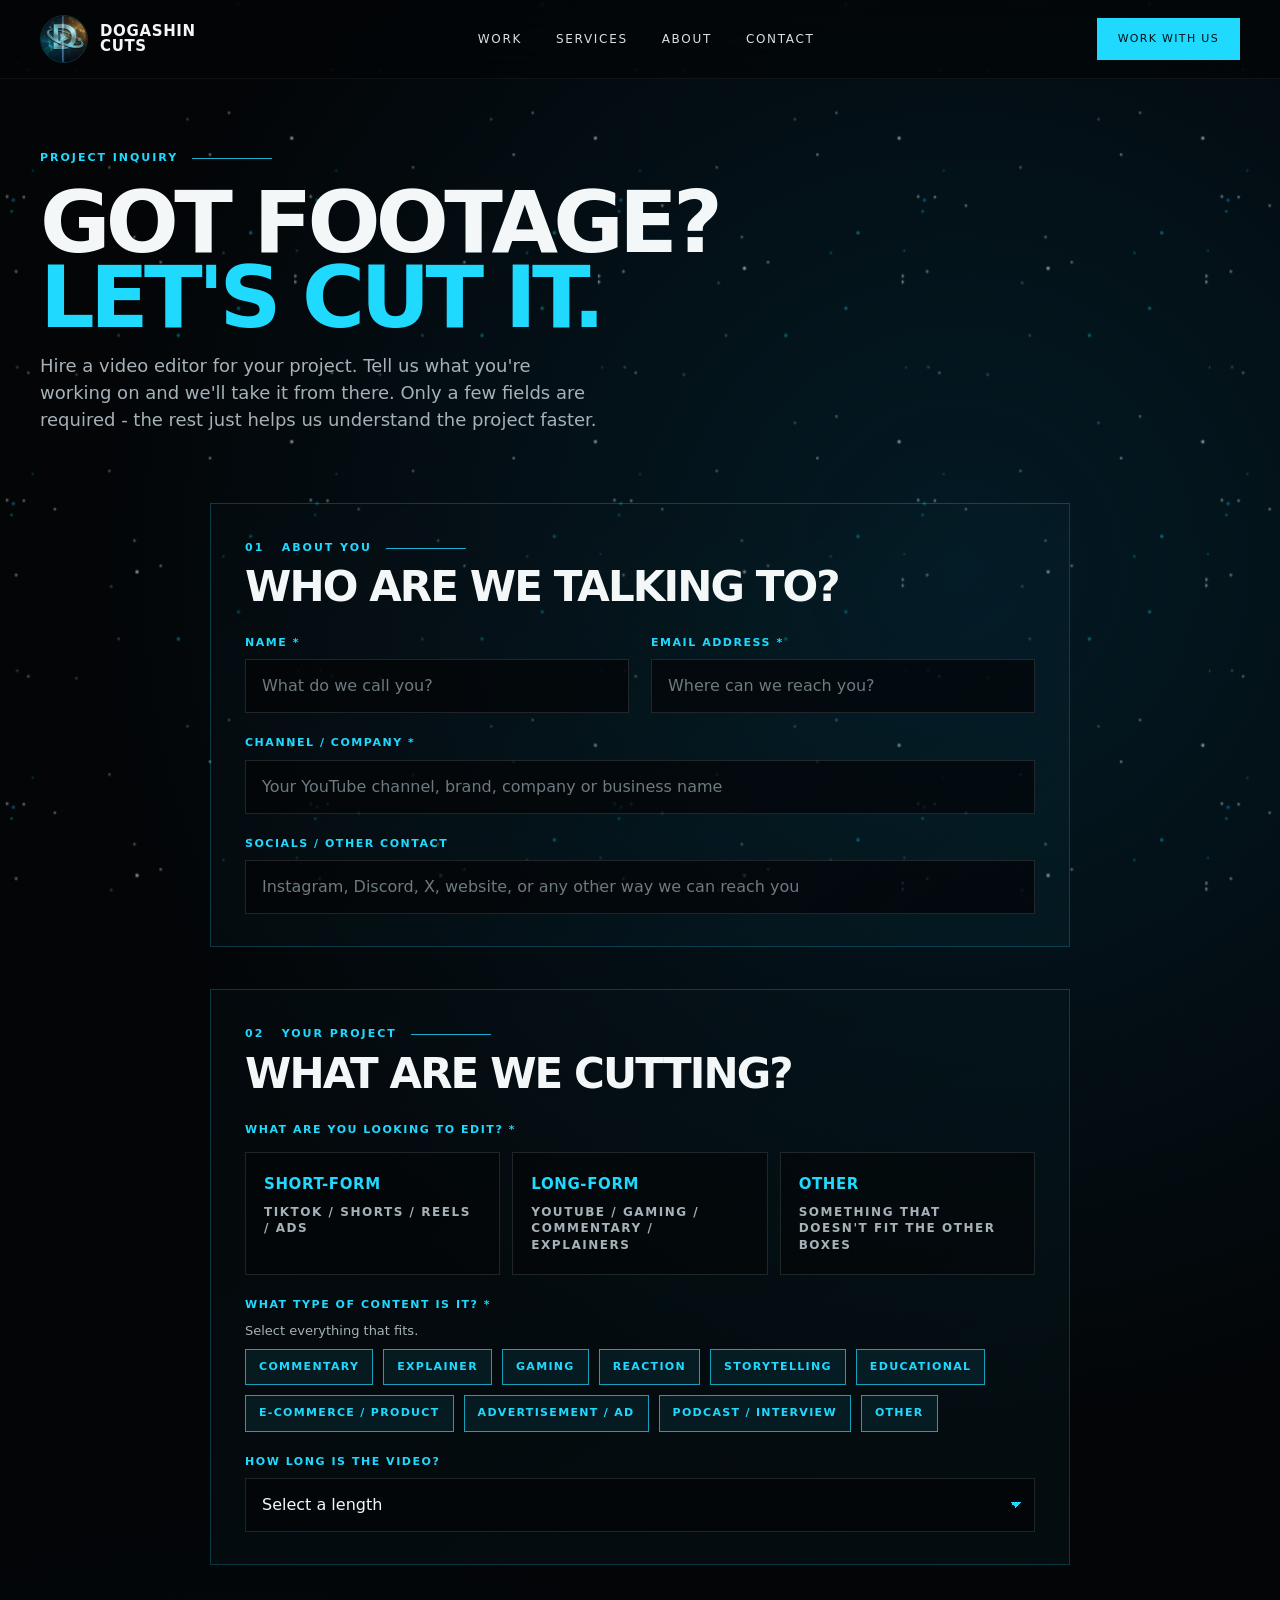
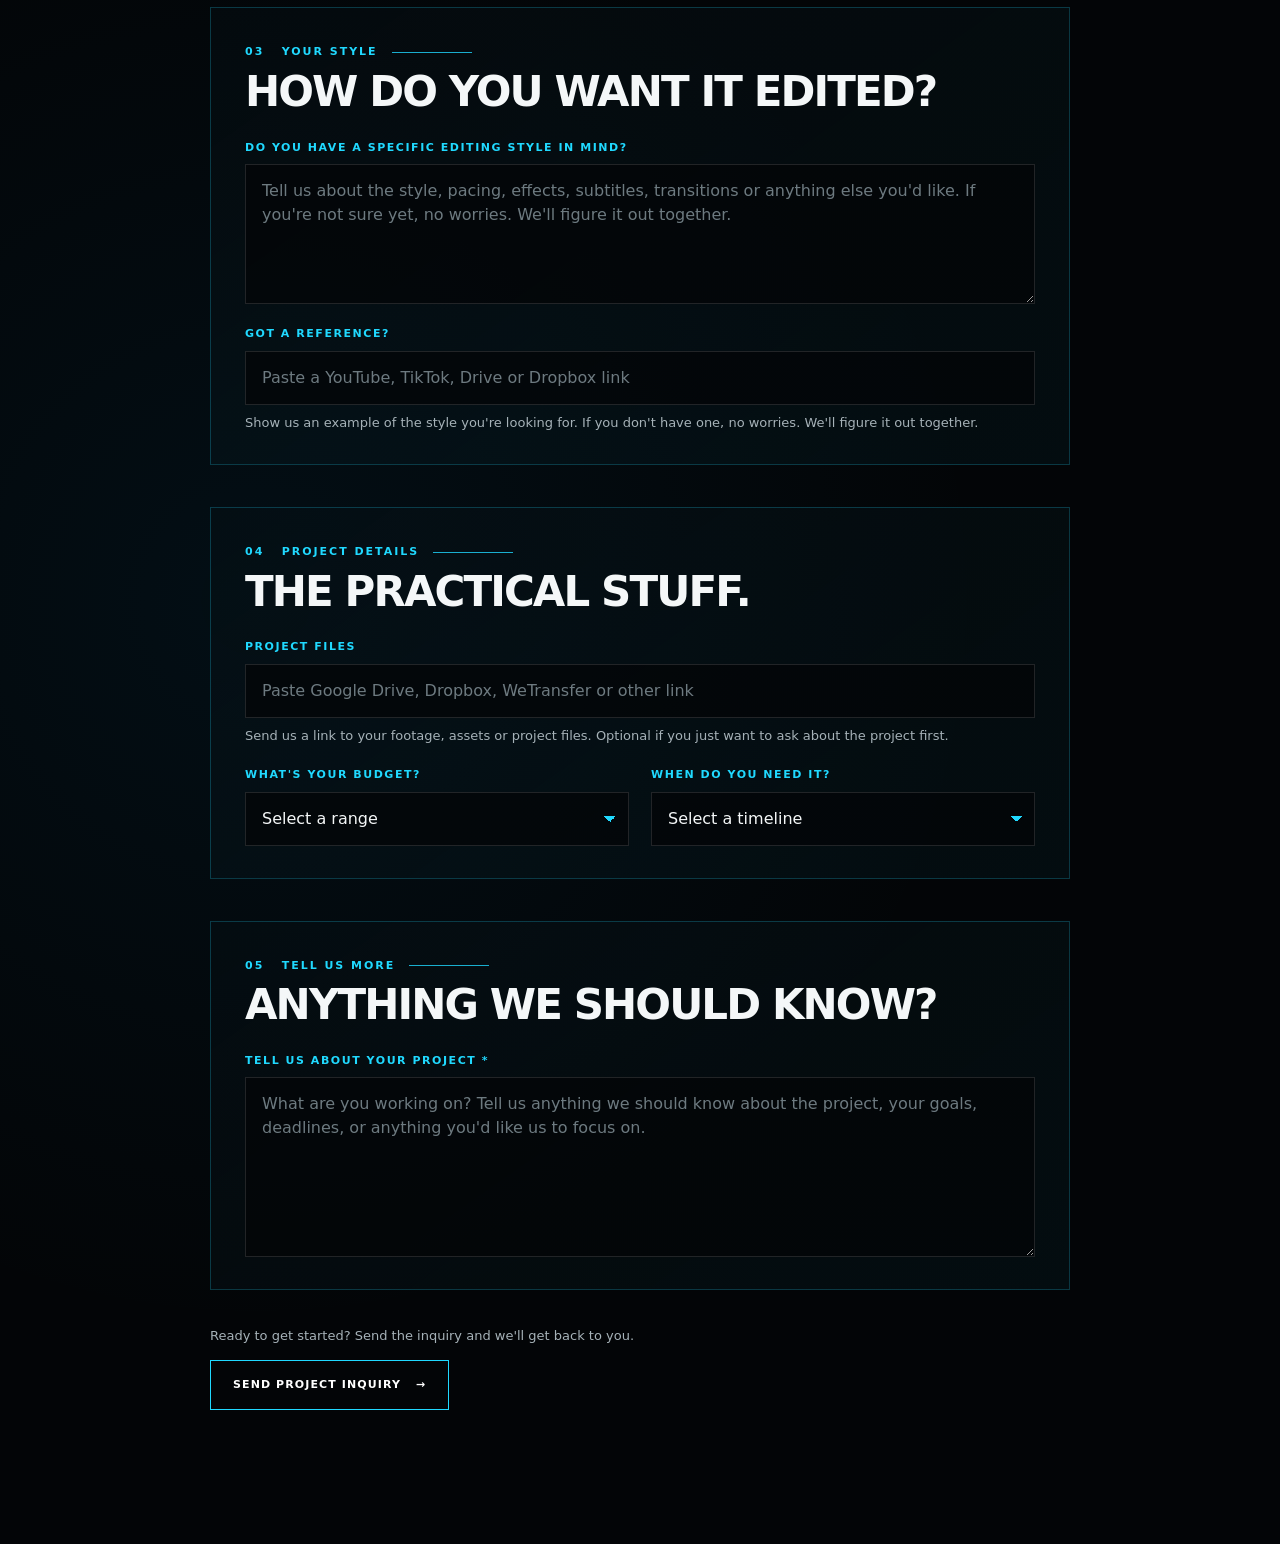
==== commit f092c35a: "Add files via upload" ====
--- a/work.html
+++ b/work.html
@@ -2,380 +2,12 @@
 <html lang="en">
 <head>
   <meta charset="UTF-8" />
-  <meta name="viewport" content="width=device-width, initial-scale=1.0" />
-  <title>Hire a Video Editor | Work With Dogashin Cuts</title>
-  <meta name="description" content="Hire a video editor at Dogashin Cuts. Start a project for short-form and long-form YouTube, E-Com, commentary, explainer and gaming." />
-  <meta name="robots" content="index, follow" />
-  <link rel="canonical" href="https://dogashincuts.com/work.html" />
-  <meta property="og:type" content="website" />
-  <meta property="og:site_name" content="Dogashin Cuts" />
-  <meta property="og:locale" content="en_US" />
-  <meta property="og:url" content="https://dogashincuts.com/work.html" />
-  <meta property="og:title" content="Hire a Video Editor | Dogashin Cuts" />
-  <meta property="og:description" content="Hire a video editor for your project. Short-form and long-form YouTube, TikTok, Reels, ads, commentary, explainer and gaming." />
-  <meta property="og:image" content="https://dogashincuts.com/assets/thumbs/showreel.jpg" />
-  <meta property="og:image:type" content="image/jpeg" />
-  <meta property="og:image:width" content="1280" />
-  <meta property="og:image:height" content="720" />
-  <meta property="og:image:alt" content="Dogashin Cuts showreel thumbnail" />
-  <meta name="twitter:card" content="summary_large_image" />
-  <meta name="twitter:site" content="@DogashinCuts" />
-  <meta name="twitter:title" content="Hire a Video Editor | Dogashin Cuts" />
-  <meta name="twitter:description" content="Hire a video editor for YouTube, ads, commentary, explainer and gaming." />
-  <meta name="twitter:image" content="https://dogashincuts.com/assets/thumbs/showreel.jpg" />
-  <link rel="icon" type="image/png" sizes="32x32" href="assets/favicon/favicon-32.png" />
-  <link rel="icon" type="image/png" sizes="48x48" href="assets/favicon/favicon-48.png" />
-  <link rel="apple-touch-icon" href="assets/favicon/apple-touch-icon.png" />
-  <link rel="stylesheet" href="styles.css" />
-  <script type="application/ld+json">
-  {
-    "@context": "https://schema.org",
-    "@type": "ContactPage",
-    "@id": "https://dogashincuts.com/work.html#webpage",
-    "url": "https://dogashincuts.com/work.html",
-    "name": "Hire a Video Editor | Work With Dogashin Cuts",
-    "description": "Hire a video editor at Dogashin Cuts. Start a project for short-form and long-form YouTube, E-Com, commentary, explainer and gaming.",
-    "isPartOf": { "@id": "https://dogashincuts.com/#website" },
-    "about": [
-      { "@id": "https://dogashincuts.com/#studio" },
-      { "@id": "https://dogashincuts.com/#editor" }
-    ],
-    "mainEntity": { "@id": "https://dogashincuts.com/#hire" },
-    "primaryImageOfPage": "https://dogashincuts.com/assets/thumbs/showreel.jpg"
-  }
-  </script>
-  <script>document.documentElement.classList.add('js'); setTimeout(function () { if (document.body) document.body.classList.add('is-entered'); }, 1200);</script>
+  <meta http-equiv="refresh" content="0; url=work/" />
+  <link rel="canonical" href="https://dogashincuts.com/work/" />
+  <title>Work With Us - Dogashin Cuts</title>
+  <script>location.replace('work/');</script>
 </head>
-
-<body class="inquiry-page">
-  <div class="starfield" aria-hidden="true"></div>
-  <header>
-    <div class="container nav">
-      <a class="brand" href="index.html">
-        <img src="assets/dogashin-cuts-logo.jpg" alt="Dogashin Cuts" />
-        <span>DOGASHIN<br>CUTS</span>
-      </a>
-
-      <nav id="site-nav">
-        <a href="index.html#work">Work</a>
-        <a href="index.html#services">Services</a>
-        <a href="index.html#why">About</a>
-        <a href="index.html#contact">Contact</a>
-      </nav>
-
-      <div class="nav-actions">
-        <a class="nav-cta is-current" href="work.html">Work With Us</a>
-        <button class="nav-toggle" type="button" aria-label="Open menu" aria-controls="site-nav" aria-expanded="false">
-          <span></span>
-          <span></span>
-        </button>
-      </div>
-    </div>
-  </header>
-
-  <main>
-    <section class="inquiry-hero">
-      <div class="container">
-        <div class="eyebrow">Project Inquiry</div>
-        <h1>Got Footage?<br><span>Let's Cut It.</span></h1>
-        <p>Hire a video editor for your project. Tell us what you're working on and we'll take it from there. Only a few fields are required - the rest just helps us understand the project faster.</p>
-      </div>
-    </section>
-
-    <section>
-      <div class="container">
-        <form class="inquiry-form" id="inquiry-form" novalidate>
-          <input class="honey" type="text" name="_honey" tabindex="-1" autocomplete="off">
-
-          <div class="form-block">
-            <div class="eyebrow">01 &nbsp; About You</div>
-            <h2>Who are we talking to?</h2>
-            <div class="form-grid">
-              <div class="field">
-                <label for="full-name">Name <span class="req">*</span></label>
-                <input id="full-name" name="full_name" type="text" autocomplete="name" required placeholder="What do we call you?">
-              </div>
-              <div class="field">
-                <label for="email">Email Address <span class="req">*</span></label>
-                <input id="email" name="email" type="email" autocomplete="email" required placeholder="Where can we reach you?">
-              </div>
-              <div class="field full">
-                <label for="channel">Channel / Company <span class="req">*</span></label>
-                <input id="channel" name="channel_company" type="text" required placeholder="Your YouTube channel, brand, company or business name">
-              </div>
-              <div class="field full">
-                <label for="socials">Socials / Other Contact</label>
-                <input id="socials" name="socials" type="text" placeholder="Instagram, Discord, X, website, or any other way we can reach you">
-              </div>
-            </div>
-          </div>
-
-          <div class="form-block">
-            <div class="eyebrow">02 &nbsp; Your Project</div>
-            <h2>What are we cutting?</h2>
-            <div class="form-grid">
-              <div class="field full">
-                <p class="choice-legend">What are you looking to edit? <span class="req">*</span></p>
-                <div class="choice-grid">
-                  <label class="choice-card">
-                    <input type="radio" name="edit_format" value="Short-form" required>
-                    <strong>Short-Form</strong>
-                    <span>TikTok / Shorts / Reels / Ads</span>
-                  </label>
-                  <label class="choice-card">
-                    <input type="radio" name="edit_format" value="Long-form">
-                    <strong>Long-Form</strong>
-                    <span>YouTube / Gaming / Commentary / Explainers</span>
-                  </label>
-                  <label class="choice-card">
-                    <input type="radio" name="edit_format" value="Other">
-                    <strong>Other</strong>
-                    <span>Something that doesn't fit the other boxes</span>
-                  </label>
-                </div>
-                <p class="form-error" id="error-format">Pick short-form, long-form, or other.</p>
-              </div>
-
-              <div class="field full">
-                <p class="choice-legend">What type of content is it? <span class="req">*</span></p>
-                <p class="field-note">Select everything that fits.</p>
-                <div class="chip-grid" id="content-types">
-                  <label class="chip"><input type="checkbox" name="content_type" value="Commentary"><span>Commentary</span></label>
-                  <label class="chip"><input type="checkbox" name="content_type" value="Explainer"><span>Explainer</span></label>
-                  <label class="chip"><input type="checkbox" name="content_type" value="Gaming"><span>Gaming</span></label>
-                  <label class="chip"><input type="checkbox" name="content_type" value="Reaction"><span>Reaction</span></label>
-                  <label class="chip"><input type="checkbox" name="content_type" value="Storytelling"><span>Storytelling</span></label>
-                  <label class="chip"><input type="checkbox" name="content_type" value="Educational"><span>Educational</span></label>
-                  <label class="chip"><input type="checkbox" name="content_type" value="E-commerce / Product"><span>E-commerce / Product</span></label>
-                  <label class="chip"><input type="checkbox" name="content_type" value="Advertisement / Ad"><span>Advertisement / Ad</span></label>
-                  <label class="chip"><input type="checkbox" name="content_type" value="Podcast / Interview"><span>Podcast / Interview</span></label>
-                  <label class="chip"><input type="checkbox" name="content_type" value="Other" id="content-other"><span>Other</span></label>
-                </div>
-                <p class="form-error" id="error-content">Pick at least one type of content.</p>
-              </div>
-
-              <div class="field full is-hidden" id="other-specify">
-                <label for="content-specify">Please specify</label>
-                <input id="content-specify" name="content_other" type="text" placeholder="Tell us what kind of content it is">
-              </div>
-
-              <div class="field full">
-                <label for="video-length">How long is the video?</label>
-                <select id="video-length" name="video_length">
-                  <option value="">Select a length</option>
-                  <option>Under 60 sec</option>
-                  <option>1-5 min</option>
-                  <option>5-10 min</option>
-                  <option>10-20 min</option>
-                  <option>20+ min</option>
-                  <option>Not sure yet</option>
-                </select>
-              </div>
-            </div>
-          </div>
-
-          <div class="form-block">
-            <div class="eyebrow">03 &nbsp; Your Style</div>
-            <h2>How do you want it edited?</h2>
-            <div class="form-grid">
-              <div class="field full">
-                <label for="editing-style">Do you have a specific editing style in mind?</label>
-                <textarea id="editing-style" name="editing_style" placeholder="Tell us about the style, pacing, effects, subtitles, transitions or anything else you'd like. If you're not sure yet, no worries. We'll figure it out together."></textarea>
-              </div>
-              <div class="field full">
-                <label for="reference">Got a reference?</label>
-                <input id="reference" name="reference_link" type="text" placeholder="Paste a YouTube, TikTok, Drive or Dropbox link">
-                <p class="field-note">Show us an example of the style you're looking for. If you don't have one, no worries. We'll figure it out together.</p>
-              </div>
-            </div>
-          </div>
-
-          <div class="form-block">
-            <div class="eyebrow">04 &nbsp; Project Details</div>
-            <h2>The practical stuff.</h2>
-            <div class="form-grid">
-              <div class="field full">
-                <label for="project-files">Project files</label>
-                <input id="project-files" name="project_files" type="text" placeholder="Paste Google Drive, Dropbox, WeTransfer or other link">
-                <p class="field-note">Send us a link to your footage, assets or project files. Optional if you just want to ask about the project first.</p>
-              </div>
-              <div class="field">
-                <label for="budget">What's your budget?</label>
-                <select id="budget" name="budget">
-                  <option value="">Select a range</option>
-                  <option>$50-$100</option>
-                  <option>$100-$250</option>
-                  <option>$250-$500</option>
-                  <option>$500-$1,000</option>
-                  <option>$1,000+</option>
-                  <option>Let's discuss</option>
-                </select>
-              </div>
-              <div class="field">
-                <label for="deadline">When do you need it?</label>
-                <select id="deadline" name="deadline">
-                  <option value="">Select a timeline</option>
-                  <option>Within a week</option>
-                  <option>1-2 weeks</option>
-                  <option>2-4 weeks</option>
-                  <option>No specific deadline yet</option>
-                </select>
-              </div>
-            </div>
-          </div>
-
-          <div class="form-block">
-            <div class="eyebrow">05 &nbsp; Tell Us More</div>
-            <h2>Anything we should know?</h2>
-            <div class="form-grid">
-              <div class="field full">
-                <label for="project-details">Tell us about your project <span class="req">*</span></label>
-                <textarea id="project-details" name="project_details" class="tall" required placeholder="What are you working on? Tell us anything we should know about the project, your goals, deadlines, or anything you'd like us to focus on."></textarea>
-              </div>
-            </div>
-          </div>
-
-          <div class="form-actions">
-            <p class="field-note">Ready to get started? Send the inquiry and we'll get back to you.</p>
-            <button class="btn" type="submit" id="submit-btn">Send Project Inquiry &nbsp; →</button>
-            <p class="form-status" id="form-status"></p>
-          </div>
-        </form>
-
-        <div class="form-success" id="form-success">
-          <div class="eyebrow">Inquiry sent</div>
-          <h2>We got it.</h2>
-          <p>Thanks for reaching out. We'll look over the project and get back to you by email.</p>
-          <a class="btn" href="index.html">Back to the studio &nbsp; →</a>
-        </div>
-      </div>
-    </section>
-  </main>
-
-  <script>
-    const form = document.getElementById('inquiry-form');
-    const otherToggle = document.getElementById('content-other');
-    const otherField = document.getElementById('other-specify');
-    const otherInput = document.getElementById('content-specify');
-    const submitBtn = document.getElementById('submit-btn');
-    const statusEl = document.getElementById('form-status');
-    const successEl = document.getElementById('form-success');
-    const inquiryHero = document.querySelector('.inquiry-hero');
-
-    function selectedTypes() {
-      return [...form.querySelectorAll('input[name="content_type"]:checked')].map(input => input.value);
-    }
-
-    otherToggle.addEventListener('change', () => {
-      const show = otherToggle.checked;
-      otherField.classList.toggle('is-hidden', !show);
-      if (!show) otherInput.value = '';
-    });
-
-    form.addEventListener('change', (event) => {
-      if (event.target.name === 'edit_format') {
-        form.querySelectorAll('.choice-card').forEach((card) => {
-          card.classList.toggle('is-selected', card.querySelector('input').checked);
-        });
-      }
-      if (event.target.name === 'content_type') {
-        form.querySelectorAll('.chip').forEach((chip) => {
-          chip.classList.toggle('is-selected', chip.querySelector('input').checked);
-        });
-      }
-    });
-
-    function showError(id, on) {
-      document.getElementById(id).classList.toggle('show', on);
-    }
-
-    function validate() {
-      const formatOk = !!form.querySelector('input[name="edit_format"]:checked');
-      const types = selectedTypes();
-      const contentOk = types.length > 0;
-      const otherOk = !otherToggle.checked || otherInput.value.trim().length > 0;
-      showError('error-format', !formatOk);
-      showError('error-content', !contentOk);
-      otherInput.required = otherToggle.checked;
-      return form.checkValidity() && formatOk && contentOk && otherOk;
-    }
-
-    form.addEventListener('submit', async (event) => {
-      event.preventDefault();
-      statusEl.textContent = '';
-      if (!validate()) {
-        form.reportValidity();
-        statusEl.textContent = "Fill in the required fields and we'll take it from there.";
-        return;
-      }
-
-      const types = selectedTypes();
-      const payload = {
-        _subject: 'New project inquiry - Dogashin Cuts',
-        _template: 'table',
-        _captcha: 'false',
-        full_name: form.full_name.value.trim(),
-        email: form.email.value.trim(),
-        channel_company: form.channel_company.value.trim(),
-        socials: form.socials.value.trim(),
-        edit_format: form.querySelector('input[name="edit_format"]:checked').value,
-        content_type: types.join(', '),
-        content_other: form.content_other.value.trim(),
-        video_length: form.video_length.value,
-        editing_style: form.editing_style.value.trim(),
-        reference_link: form.reference_link.value.trim(),
-        project_files: form.project_files.value.trim(),
-        budget: form.budget.value,
-        deadline: form.deadline.value,
-        project_details: form.project_details.value.trim()
-      };
-
-      submitBtn.disabled = true;
-      statusEl.textContent = 'Sending...';
-
-      try {
-        const response = await fetch('https://formsubmit.co/ajax/dogashincuts@gmail.com', {
-          method: 'POST',
-          headers: {
-            'Content-Type': 'application/json',
-            'Accept': 'application/json'
-          },
-          body: JSON.stringify(payload)
-        });
-        const result = await response.json();
-        if (!response.ok || result.success === 'false') {
-          throw new Error(result.message || 'Could not send inquiry');
-        }
-        const showSuccess = function () {
-          if (inquiryHero) inquiryHero.classList.add('is-hidden');
-          form.classList.add('is-hidden');
-          successEl.classList.add('show');
-          window.scrollTo(0, 0);
-        };
-        if (typeof window.playSiteCut === 'function') {
-          window.playSiteCut(showSuccess);
-        } else {
-          showSuccess();
-        }
-      } catch (error) {
-        statusEl.innerHTML = 'Something went wrong. Email us at <a href="https://mail.google.com/mail/?view=cm&fs=1&to=dogashincuts@gmail.com" target="_blank" rel="noopener noreferrer">dogashincuts@gmail.com</a> and we\'ll pick it up.';
-        submitBtn.disabled = false;
-        document.body.classList.remove('is-shaking');
-        statusEl.classList.remove('is-fail');
-        void document.body.offsetWidth;
-        document.body.classList.add('is-shaking');
-        statusEl.classList.add('is-fail');
-        statusEl.scrollIntoView({ behavior: 'smooth', block: 'center' });
-        document.body.addEventListener('animationend', function onShake(event) {
-          if (event.animationName !== 'screen-shake') return;
-          document.body.classList.remove('is-shaking');
-          document.body.removeEventListener('animationend', onShake);
-        });
-      }
-    });
-  </script>
-  <script src="stars.js"></script>
-  <script src="anim.js"></script>
-  <script src="cursor.js"></script>
+<body>
+  <a href="work/">Continue to the inquiry form</a>
 </body>
 </html>
